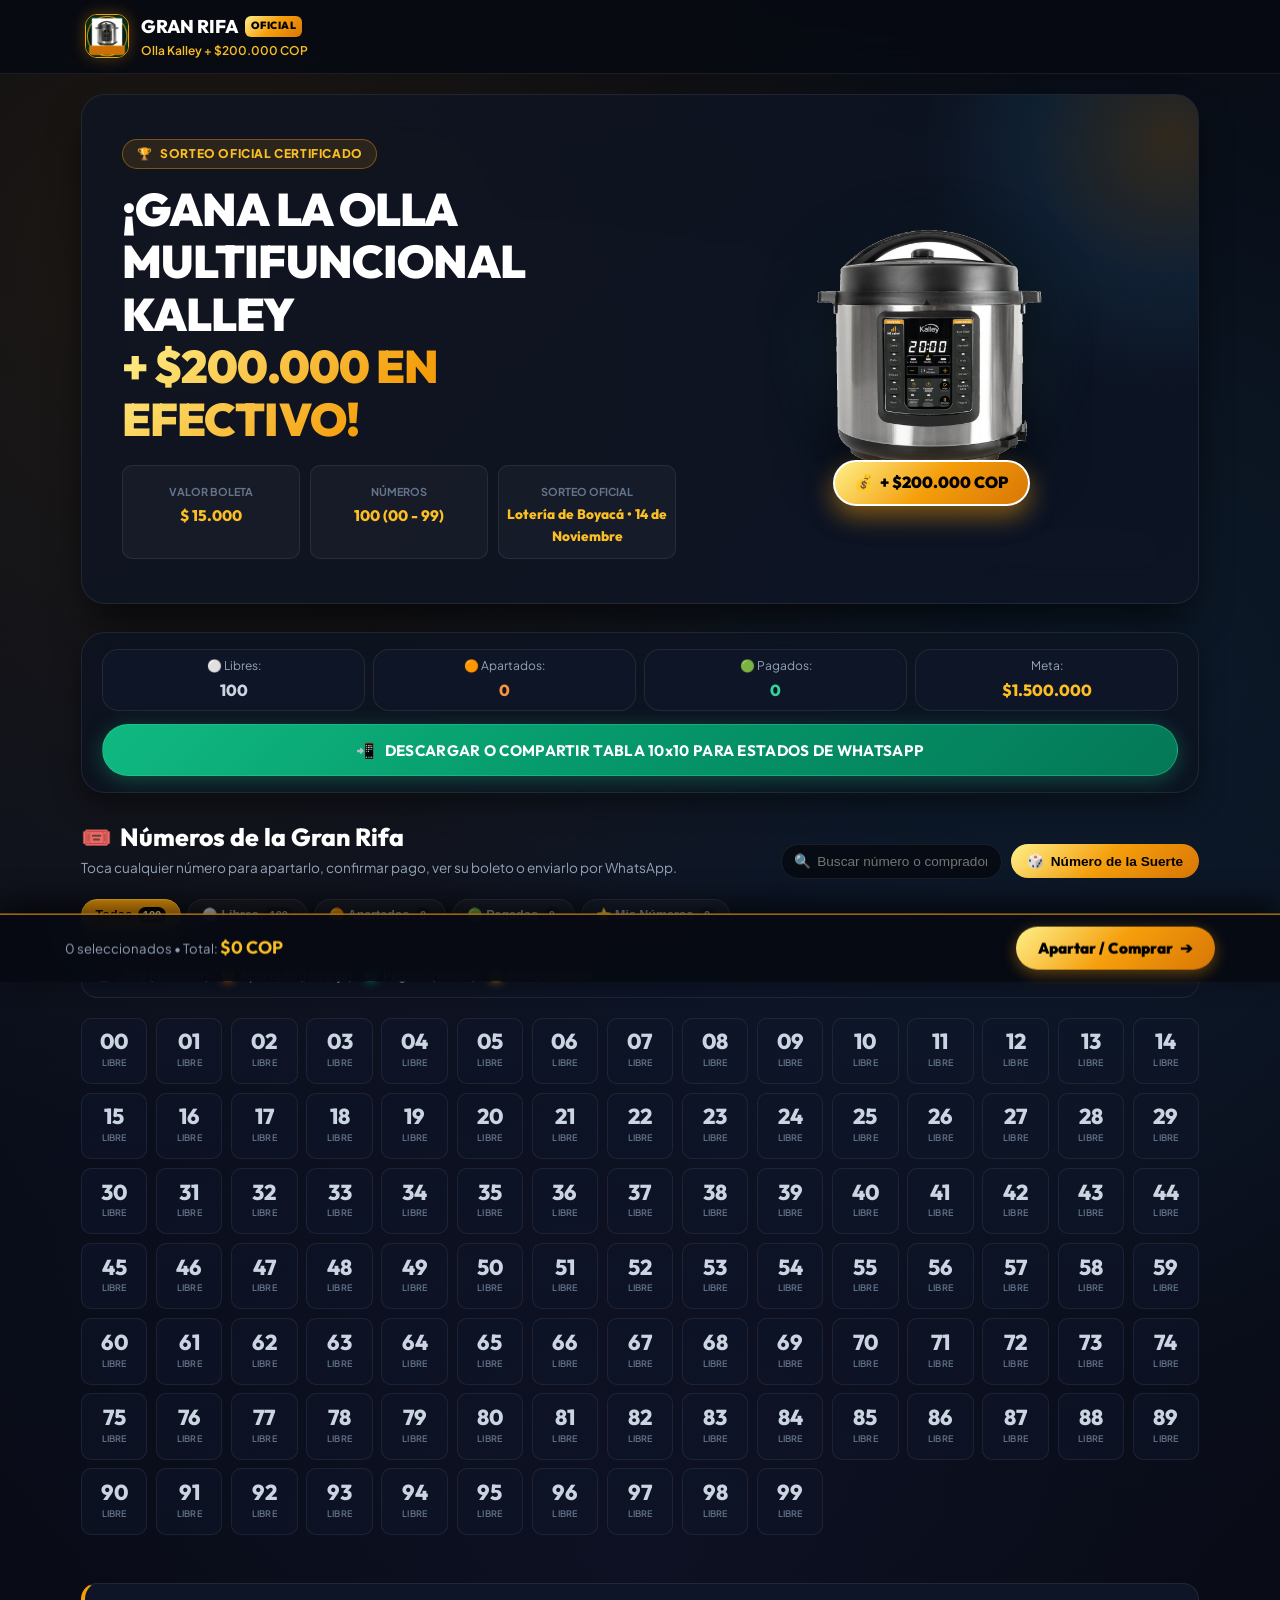
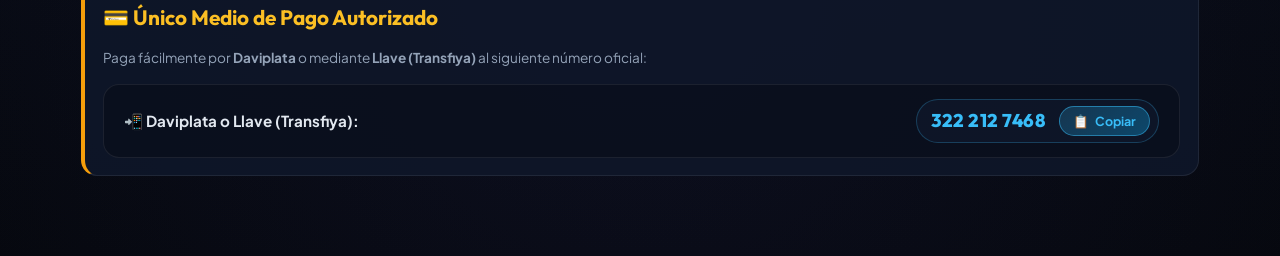
==== index.html @ 9d5f6b70 "Add files via upload" ====
<!DOCTYPE html>
<html lang="es">
<head>
  <meta charset="UTF-8">
  <meta name="viewport" content="width=device-width, initial-scale=1.0, maximum-scale=1.0, user-scalable=no">
  <title>Gran Rifa | Olla Multifuncional Kalley + $200.000 COP</title>
  <meta name="description" content="Gran Rifa de la Olla Multifuncional Kalley más $200.000 COP en efectivo. Boleta: $15.000. Juega con la Lotería de Boyacá el 14 de Noviembre. Daviplata o Llave: 322 212 7468.">
  <meta name="theme-color" content="#090d16">
  
  <!-- PWA & Mobile Meta Tags -->
  <link rel="manifest" href="./manifest.json">
  <meta name="mobile-web-app-capable" content="yes">
  <meta name="apple-mobile-web-app-capable" content="yes">
  <meta name="apple-mobile-web-app-status-bar-style" content="black-translucent">
  <meta name="apple-mobile-web-app-title" content="Rifa Kalley">
  <link rel="apple-touch-icon" href="./img/icon-192.png">
  <link rel="icon" type="image/png" href="./img/favicon.png">

  <!-- Estilos Globales Modernos -->
  <link rel="stylesheet" href="./css/style.css?v=3.4.0">
</head>
<body>



  <!-- HEADER OFICIAL VIP -->
  <header class="site-header">
    <div class="header-container">
      <a href="./index.html" class="brand">
        <img src="./img/icon-192.png" alt="Logo Rifa Kalley" class="brand-icon">
        <div class="brand-text">
          <h1>GRAN RIFA <span class="gold-badge">OFICIAL</span></h1>
          <p>Olla Kalley + $200.000 COP</p>
        </div>
      </a>

      <div class="header-actions">
        <button id="btnInstallHeader" class="btn-pwa-install" onclick="triggerPwaInstall()">
          <span>📲</span> <span>Instalar App</span>
        </button>
      </div>
    </div>
  </header>

  <main>
    <!-- HERO SECTION: PREMIO ESTRELLA VIP COMPACTO -->
    <section class="hero-section">
      <div class="hero-card">
        <div class="hero-glow-bg"></div>

        <div class="hero-content">
          <div class="hero-tag">
            <span>🏆</span> <span>Sorteo Oficial Certificado</span>
          </div>

          <h2 class="hero-title">
            ¡GANA LA OLLA MULTIFUNCIONAL KALLEY
            <span class="text-gold">+ $200.000 EN EFECTIVO!</span>
          </h2>

          <div class="hero-meta-grid">
            <div class="meta-box">
              <span class="meta-label">Valor Boleta</span>
              <p id="ticketPriceDisplay" class="meta-val">$15.000 COP</p>
            </div>
            <div class="meta-box">
              <span class="meta-label">Números</span>
              <p class="meta-val">100 (00 - 99)</p>
            </div>
            <div class="meta-box">
              <span class="meta-label">Sorteo Oficial</span>
              <p id="lotteryDateDisplay" class="meta-val" style="font-size: 0.85rem;">Lotería de Boyacá • 14 Nov</p>
            </div>
          </div>
        </div>

        <div class="hero-visual">
          <div class="prize-image-wrapper">
            <div class="prize-halo"></div>
            <img src="./img/olla-kalley.png" alt="Olla Multifuncional Kalley" class="prize-pot-img">
            <div class="cash-badge-overlay">
              <span>💰</span> + $200.000 COP
            </div>
          </div>
        </div>
      </div>
    </section>

    <!-- BARRA DE CONTROL RÁPIDO & ÚNICO BOTÓN WHATSAPP STATUS -->
    <section class="quick-control-section">
      <div class="quick-control-card">
        <div class="quick-stats-row">
          <div class="stat-pill neutral">
            <span>⚪ Libres:</span> <strong id="statLibres">100</strong>
          </div>
          <div class="stat-pill warning">
            <span>🟠 Apartados:</span> <strong id="statApartados">0</strong>
          </div>
          <div class="stat-pill success">
            <span>🟢 Pagados:</span> <strong id="statPagados">0</strong>
          </div>
          <div class="stat-pill gold">
            <span>Meta:</span> <strong>$1.500.000</strong>
          </div>
        </div>

        <div class="status-action-row">
          <button class="btn-share-status-big" onclick="openStatusGridModal()">
            <span>📲</span> <strong>DESCARGAR O COMPARTIR TABLA 10x10 PARA ESTADOS DE WHATSAPP</strong>
          </button>
        </div>
      </div>
    </section>

    <!-- SECCIÓN DE NÚMEROS Y CATÁLOGO -->
    <section id="numeros" class="catalog-section">
      <div class="section-head">
        <div class="section-title">
          <h2><span>🎟️</span> Números de la Gran Rifa</h2>
          <p>Toca cualquier número para apartarlo, confirmar pago, ver su boleto o enviarlo por WhatsApp.</p>
        </div>

        <div class="controls-row">
          <div class="search-input-wrap">
            <span class="search-icon">🔍</span>
            <input type="text" id="searchInput" placeholder="Buscar número o comprador...">
          </div>
          <button class="btn-lucky" onclick="pickLuckyNumber()">
            <span>🎲</span> <span>Número de la Suerte</span>
          </button>
        </div>
      </div>

      <!-- TABS DE FILTRADO -->
      <div class="filter-tabs">
        <button class="tab-btn active" data-filter="todos">
          <span>Todos</span> <span id="countAll" class="tab-count">100</span>
        </button>
        <button class="tab-btn" data-filter="disponibles">
          <span>⚪ Libres</span> <span id="countAvailable" class="tab-count">0</span>
        </button>
        <button class="tab-btn" data-filter="apartados">
          <span>🟠 Apartados</span> <span id="countReserved" class="tab-count">0</span>
        </button>
        <button class="tab-btn" data-filter="pagados">
          <span>🟢 Pagados</span> <span id="countSold" class="tab-count">0</span>
        </button>
        <button class="tab-btn" data-filter="mis-numeros">
          <span>⭐ Mis Números</span> <span id="countMine" class="tab-count">0</span>
        </button>
      </div>

      <!-- LEYENDA VISUAL CON LOS COLORES OFICIALES -->
      <div class="legend-row">
        <div class="legend-item">
          <span class="legend-dot available"></span> <span>Libre (Sin color)</span>
        </div>
        <div class="legend-item">
          <span class="legend-dot reserved"></span> <span>Apartado (Naranja)</span>
        </div>
        <div class="legend-item">
          <span class="legend-dot sold"></span> <span>Pagado (Verde)</span>
        </div>
        <div class="legend-item">
          <span class="legend-dot selected"></span> <span>Seleccionado</span>
        </div>
      </div>

      <!-- GRILLA DINÁMICA DE NÚMEROS -->
      <div id="numbersGrid" class="numbers-grid">
        <!-- Renderizado dinámico vía app.js -->
      </div>
    </section>

    <!-- SECCIÓN CÓMO PAGAR (ÚNICO MEDIO: DAVIPLATA / LLAVE AL 3222127468) -->
    <section class="catalog-section" style="margin-top: -2rem;">
      <div class="hero-prize-box" style="background: rgba(15, 23, 42, 0.9);">
        <h3 style="font-family: var(--font-heading); font-size: 1.3rem; color: var(--gold-light); margin-bottom: 0.75rem;">
          💳 Único Medio de Pago Autorizado
        </h3>
        <p style="font-size: 0.85rem; color: var(--text-secondary); margin-bottom: 1rem;">
          Paga fácilmente por <strong>Daviplata</strong> o mediante <strong>Llave (Transfiya)</strong> al siguiente número oficial:
        </p>

        <div class="payment-accounts-box">
          <div class="account-row">
            <span class="account-name">📲 Daviplata o Llave (Transfiya):</span>
            <div class="account-number-wrap">
              <span id="daviNumberDisplay" class="account-number">322 212 7468</span>
              <button class="btn-copy-num" data-number="3222127468">
                <span>📋</span> <span>Copiar</span>
              </button>
            </div>
          </div>
        </div>
      </div>
    </section>
  </main>

  <!-- BARRA FLOTANTE DE COMPRA (STICKY BOTTOM BAR) -->
  <div id="stickyBuyBar" class="sticky-buy-bar">
    <div class="buy-bar-container">
      <div class="selection-info">
        <div id="selectedListDisplay" class="selected-numbers-list"></div>
        <div class="total-price-text">
          <span id="selectedCountDisplay">0 seleccionados</span> • Total: <strong id="selectedTotalDisplay">$0 COP</strong>
        </div>
      </div>

      <button class="btn-proceed-buy" onclick="openCheckoutModal()">
        <span>Apartar / Comprar</span> <span>➔</span>
      </button>
    </div>
  </div>

  <!-- MODAL DE CHECKOUT / REGISTRO RÁPIDO -->
  <div id="checkoutModal" class="modal-overlay">
    <div class="modal-box">
      <button class="modal-close-btn" onclick="closeCheckoutModal()">&times;</button>
      
      <div class="modal-header">
        <h3><span>🎟️</span> Registrar Boleto</h3>
        <p>Escribe el nombre y WhatsApp para generar el boleto oficial con foto y enviárselo.</p>
      </div>

      <div style="background: rgba(0,0,0,0.4); border: 1px solid var(--border-gold); padding: 0.75rem 1rem; border-radius: var(--radius-sm); margin-bottom: 1rem; font-size: 0.9rem;">
        <div><strong>Números seleccionados:</strong> <span id="modalSelectedNumbers" style="color: var(--gold-light); font-weight: 800;">-</span></div>
        <div style="margin-top: 4px;"><strong>Total a Pagar ($15.000 c/u):</strong> <span id="modalTotalPrice" style="color: #34d399; font-weight: 800; font-size: 1.15rem;">-</span></div>
      </div>

      <form id="checkoutForm" onsubmit="event.preventDefault(); submitReservation('apartado');">
        <div class="form-group">
          <label for="inputName">Nombre y Apellido del Comprador *</label>
          <input type="text" id="inputName" placeholder="Escribe el nombre completo" autocomplete="off" required>
        </div>

        <div class="form-group">
          <label for="inputPhone">WhatsApp del Comprador *</label>
          <input type="tel" id="inputPhone" placeholder="Número de WhatsApp (ej. 310 123 4567)" autocomplete="off" required>
        </div>

        <input type="hidden" id="selectPaymentMethod" value="Daviplata / Llave (322 212 7468)">

        <button type="submit" class="btn-submit-action btn-touch-lg" style="background: linear-gradient(135deg, #25d366, #128c7e); color: #fff; font-size: 1.05rem; padding: 1rem; margin-top: 1rem; display: flex; align-items: center; justify-content: center; gap: 0.6rem; box-shadow: 0 4px 15px rgba(37, 211, 102, 0.4);">
          <span style="font-size: 1.3rem;">📲</span> <strong>APARTAR Y ENVIAR A WHATSAPP</strong>
        </button>

        <button type="button" class="btn-secondary-action btn-touch-lg" onclick="submitReservation('pagado')" style="background: rgba(245, 158, 11, 0.15); border: 1.5px solid var(--gold-primary); color: #fbbf24; font-size: 0.95rem; padding: 0.85rem; margin-top: 0.6rem; display: flex; align-items: center; justify-content: center; gap: 0.5rem;">
          <span>✅</span> <strong>REGISTRAR COMO PAGADO Y ENVIAR</strong>
        </button>
      </form>
    </div>
  </div>

  <!-- MODAL DE ACCIONES DIRECTAS POR NÚMERO (GESTIÓN INTELIGENTE) -->
  <div id="numberActionModal" class="modal-overlay">
    <div class="modal-box" style="max-width: 460px;">
      <button class="modal-close-btn" onclick="closeNumberActionModal()" aria-label="Cerrar">&times;</button>
      
      <div class="modal-header" style="margin-bottom: 0.85rem;">
        <div style="display: flex; align-items: center; gap: 0.85rem;">
          <div id="actionModalNumber" style="font-family: var(--font-heading); font-size: 2.2rem; font-weight: 900; color: #fff; background: rgba(0,0,0,0.5); padding: 0.2rem 0.85rem; border-radius: 12px; border: 1.5px solid var(--gold-primary);">#00</div>
          <div>
            <h3 style="margin: 0; font-size: 1.25rem;">Gestionar Número</h3>
            <span id="actionModalStatusBadge" style="display: inline-block; font-size: 0.65rem; font-weight: 800; padding: 2px 8px; border-radius: 4px; margin-top: 4px;">LIBRE</span>
          </div>
        </div>
      </div>

      <div id="actionModalContent">
        <!-- Renderizado dinámicamente vía app.js -->
      </div>
    </div>
  </div>

  <!-- MODAL DE VISUALIZACIÓN Y COMPARTIR BOLETO INDIVIDUAL (CANVAS) -->
  <div id="ticketModal" class="modal-overlay">
    <div class="modal-box" style="max-width: 520px; max-height: 94vh; padding: 1rem 1.15rem; overflow: hidden; display: flex; flex-direction: column;">
      <button class="modal-close-btn" onclick="closeTicketModal()">&times;</button>
      
      <div class="modal-header" style="margin-bottom: 0.35rem; flex-shrink: 0;">
        <h3 style="font-size: 1.15rem;"><span>🎉</span> ¡Boleto Oficial Generado!</h3>
        <p style="font-size: 0.78rem;">Con la foto real de la Olla Kalley, los $200.000 COP y su número.</p>
      </div>

      <div id="ticketCanvasContainer" class="ticket-preview-box" style="max-height: 44vh; overflow: hidden; flex: 1 1 auto; margin: 0.25rem 0;">
        <!-- Canvas generado dinámicamente -->
      </div>

      <div class="ticket-actions-grid" style="flex-shrink: 0; margin-top: 0.5rem;">
        <button class="btn-whatsapp-send" onclick="handleSendWhatsApp()">
          <span>📲</span> <span>Enviar por WhatsApp</span>
        </button>
        <button class="btn-download-ticket" onclick="handleDownloadTicket()">
          <span>📥</span> <span>Descargar Imagen</span>
        </button>
      </div>

      <p style="text-align: center; font-size: 0.72rem; color: #94a3b8; margin-top: 0.5rem; flex-shrink: 0;">
        Al tocar WhatsApp se abrirá el chat con el mensaje pre-redactado y la imagen de su boleto.
      </p>
    </div>
  </div>

  <!-- MODAL DE TABLA 10x10 PARA ESTADOS DE WHATSAPP -->
  <div id="statusGridModal" class="modal-overlay">
    <div class="modal-box" style="max-width: 540px; max-height: 94vh; padding: 1rem 1.15rem; overflow: hidden; display: flex; flex-direction: column;">
      <button class="modal-close-btn" onclick="closeStatusGridModal()">&times;</button>
      
      <div class="modal-header" style="text-align: center; margin-bottom: 0.35rem; flex-shrink: 0;">
        <h3 style="justify-content: center; font-size: 1.15rem;"><span>📲</span> Tabla 10x10 para Estados de WhatsApp</h3>
        <p style="font-size: 0.78rem;">Muestra todos los números del 00 al 99 con los vendidos y libres.</p>
      </div>

      <div id="statusGridCanvasContainer" class="ticket-preview-box" style="max-height: 44vh; overflow: hidden; flex: 1 1 auto; margin: 0.25rem 0;">
        <!-- Canvas de la cuadrícula 10x10 generado dinámicamente -->
      </div>

      <div class="ticket-actions-grid" style="flex-shrink: 0; margin-top: 0.5rem;">
        <button class="btn-whatsapp-send" onclick="handleShareStatusGrid()">
          <span>📲</span> <span>Compartir a WhatsApp</span>
        </button>
        <button class="btn-download-ticket" onclick="handleDownloadStatusGrid()">
          <span>📥</span> <span>Descargar Imagen</span>
        </button>
      </div>

      <p style="text-align: center; font-size: 0.75rem; color: #94a3b8; margin-top: 0.5rem; flex-shrink: 0;">
        ¡Descárgala o compártela para subirla a tu Estado de WhatsApp y que la gente vea qué números quedan!
      </p>
    </div>
  </div>

  <!-- MODAL INSTRUCCIONES INSTALACIÓN IPHONE (SAFARI) -->
  <div id="iosInstallModal" class="modal-overlay">
    <div class="modal-box">
      <button class="modal-close-btn" onclick="document.getElementById('iosInstallModal').classList.remove('active')">&times;</button>
      
      <div class="modal-header">
        <h3><span>📲</span> Cómo Instalar en iPhone</h3>
        <p>Sigue estos sencillos pasos desde Safari:</p>
      </div>

      <div style="font-size: 0.9rem; color: #cbd5e1; line-height: 1.7;">
        <p><strong>1.</strong> Toca el botón <strong>Compartir</strong> <span style="font-size: 1.2rem;">⎋</span> en la barra inferior de Safari.</p>
        <p><strong>2.</strong> Desliza hacia abajo y selecciona <strong>"Agregar a pantalla de inicio"</strong> <span style="font-size: 1.2rem;">➕</span>.</p>
        <p><strong>3.</strong> Toca <strong>"Agregar"</strong> en la esquina superior derecha.</p>
        <p style="color: #34d399; margin-top: 0.5rem; font-weight: 700;">¡Listo! Ya tienes la Rifa como una App nativa en tu celular.</p>
      </div>

      <button class="btn-submit-action" onclick="document.getElementById('iosInstallModal').classList.remove('active')">
        Entendido
      </button>
    </div>
  </div>

  <!-- TOAST DE NOTIFICACIONES -->
  <div id="appToast" class="toast"></div>

  <!-- SCRIPTS -->
  <script src="./js/ticket-generator.js?v=3.6.0"></script>
  <script src="./js/pwa-install.js?v=3.6.0"></script>
  <script src="./js/app.js?v=3.6.0"></script>
</body>
</html>
---- css/style.css ----
/* ==========================================================================
   GRAN RIFA OFICIAL: OLLA MULTIFUNCIONAL KALLEY + $200.000 COP
   ESTILOS VIP: ULTRA MODERNO, MIDNIGHT OBSIDIAN & LIQUID GOLD
   ========================================================================== */

@import url('https://fonts.googleapis.com/css2?family=Outfit:wght@400;500;600;700;800;900&family=Plus+Jakarta+Sans:wght@400;500;600;700;800&family=Space+Grotesk:wght@700&display=swap');

:root {
  /* Fondo Midnight Obsidian & Glass */
  --bg-main: #070a12;
  --bg-surface: #0d1322;
  --bg-card: rgba(14, 21, 37, 0.75);
  --bg-card-hover: rgba(20, 30, 52, 0.9);
  --bg-glass: rgba(255, 255, 255, 0.03);

  /* Acentos de Lujo Moderno (Liquid Gold & Electric Cyan) */
  --gold-primary: #f59e0b;
  --gold-light: #fbbf24;
  --gold-shine: #fef08a;
  --gold-gradient: linear-gradient(135deg, #fef08a 0%, #f59e0b 50%, #d97706 100%);
  --gold-glow: 0 0 25px rgba(245, 158, 11, 0.35);

  --cyan-accent: #38bdf8;
  --cyan-glow: 0 0 20px rgba(56, 189, 248, 0.3);

  --emerald-accent: #10b981;
  --emerald-light: #34d399;

  /* Estados de Números (Especificación Usuario: Naranja Apartado, Verde Pago, Sin Color Libre) */
  --status-available: #475569;
  --status-reserved: #f97316;
  --status-sold: #10b981;
  --status-selected: #fbbf24;

  /* Textos */
  --text-main: #f8fafc;
  --text-secondary: #94a3b8;
  --text-muted: #64748b;

  /* Bordes & Sombras Suaves */
  --border-glass: rgba(255, 255, 255, 0.08);
  --border-gold: rgba(245, 158, 11, 0.35);
  --shadow-card: 0 10px 30px -5px rgba(0, 0, 0, 0.6);
  --shadow-float: 0 20px 40px -10px rgba(0, 0, 0, 0.8);

  /* Tipografías */
  --font-heading: 'Outfit', sans-serif;
  --font-body: 'Plus Jakarta Sans', sans-serif;
  --font-mono: 'Space Grotesk', monospace;

  --radius-sm: 10px;
  --radius-md: 16px;
  --radius-lg: 24px;
  --radius-full: 9999px;
  --container-max: 1150px;
}

* {
  margin: 0;
  padding: 0;
  box-sizing: border-box;
  -webkit-tap-highlight-color: transparent;
}

html {
  scroll-behavior: smooth;
  font-size: 16px;
}

body {
  background-color: var(--bg-main);
  background-image: 
    radial-gradient(circle at 15% 15%, rgba(245, 158, 11, 0.09) 0%, transparent 45%),
    radial-gradient(circle at 85% 35%, rgba(56, 189, 248, 0.07) 0%, transparent 45%),
    radial-gradient(circle at 50% 85%, rgba(99, 102, 241, 0.08) 0%, transparent 50%),
    linear-gradient(180deg, #070a12 0%, #0a0f1d 50%, #05070c 100%);
  color: var(--text-main);
  font-family: var(--font-body);
  line-height: 1.6;
  min-height: 100vh;
  overflow-x: hidden;
}

/* ==========================================================================
   HEADER MODERNO Y SLEEK
   ========================================================================== */
.site-header {
  position: sticky;
  top: 0;
  z-index: 100;
  background: rgba(7, 10, 18, 0.85);
  backdrop-filter: blur(16px);
  -webkit-backdrop-filter: blur(16px);
  border-bottom: 1px solid var(--border-glass);
}

.header-container {
  max-width: var(--container-max);
  margin: 0 auto;
  padding: 0.75rem 1.25rem;
  display: flex;
  align-items: center;
  justify-content: space-between;
  gap: 0.75rem;
}

.brand {
  display: flex;
  align-items: center;
  gap: 0.75rem;
  text-decoration: none;
}

.brand-icon {
  width: 44px;
  height: 44px;
  border-radius: 12px;
  border: 1.5px solid var(--gold-primary);
  box-shadow: 0 0 15px rgba(245, 158, 11, 0.3);
  object-fit: cover;
}

.brand-text h1 {
  font-family: var(--font-heading);
  font-size: 1.15rem;
  font-weight: 800;
  color: #fff;
  letter-spacing: -0.01em;
  display: flex;
  align-items: center;
  gap: 0.4rem;
}

.brand-text .gold-badge {
  background: var(--gold-gradient);
  color: #000;
  font-size: 0.65rem;
  font-weight: 900;
  padding: 2px 6px;
  border-radius: 6px;
  letter-spacing: 0.05em;
}

.brand-text p {
  font-size: 0.75rem;
  color: var(--gold-light);
  font-weight: 600;
}

.header-actions {
  display: flex;
  align-items: center;
  gap: 0.5rem;
}

.btn-share-status {
  background: linear-gradient(135deg, #25d366, #128c7e);
  color: #fff;
  font-size: 0.78rem;
  font-weight: 800;
  padding: 0.45rem 0.85rem;
  border-radius: var(--radius-full);
  border: none;
  cursor: pointer;
  display: flex;
  align-items: center;
  gap: 0.35rem;
  box-shadow: 0 4px 15px rgba(37, 211, 102, 0.3);
  transition: transform 0.2s ease;
}

.btn-share-status:hover {
  transform: translateY(-2px);
}

.btn-pwa-install {
  display: none;
  align-items: center;
  gap: 0.4rem;
  background: rgba(56, 189, 248, 0.15);
  border: 1px solid var(--cyan-accent);
  color: #fff;
  font-size: 0.8rem;
  font-weight: 700;
  padding: 0.45rem 0.85rem;
  border-radius: var(--radius-full);
  cursor: pointer;
}

.btn-admin-link {
  display: flex;
  align-items: center;
  gap: 0.35rem;
  background: rgba(245, 158, 11, 0.12);
  color: var(--gold-light);
  border: 1px solid rgba(245, 158, 11, 0.35);
  padding: 0.45rem 0.85rem;
  border-radius: var(--radius-full);
  font-size: 0.78rem;
  font-weight: 700;
  text-decoration: none;
  transition: all 0.2s ease;
}

.btn-admin-link:hover {
  background: var(--gold-primary);
  color: #000;
}

/* ==========================================================================
   BANNER DE INSTALACIÓN PWA SUPERIOR
   ========================================================================== */
.pwa-top-bar {
  background: linear-gradient(90deg, #0e1e38, #13274c);
  padding: 0.5rem 1rem;
  display: flex;
  align-items: center;
  justify-content: space-between;
  font-size: 0.82rem;
  color: #e2e8f0;
  border-bottom: 1px solid var(--border-glass);
}

.pwa-top-bar.hidden { display: none; }

.pwa-top-info { display: flex; align-items: center; gap: 0.5rem; }
.pwa-top-actions { display: flex; align-items: center; gap: 0.5rem; }

.pwa-top-btn {
  background: var(--gold-gradient);
  color: #000;
  border: none;
  padding: 0.3rem 0.75rem;
  font-size: 0.75rem;
  font-weight: 800;
  border-radius: var(--radius-full);
  cursor: pointer;
}

.pwa-top-close {
  background: transparent;
  border: none;
  color: #94a3b8;
  font-size: 1.1rem;
  cursor: pointer;
}

/* ==========================================================================
   HERO SECTION - PREMIO ESTRELLA VIP
   ========================================================================== */
.hero-section {
  max-width: var(--container-max);
  margin: 1.25rem auto 1.75rem;
  padding: 0 1rem;
}

.hero-card {
  background: var(--bg-card);
  border: 1px solid var(--border-glass);
  border-radius: var(--radius-lg);
  padding: 1.75rem 1.25rem;
  box-shadow: var(--shadow-float);
  backdrop-filter: blur(20px);
  -webkit-backdrop-filter: blur(20px);
  position: relative;
  overflow: hidden;
  display: grid;
  grid-template-columns: 1fr;
  gap: 1.75rem;
  align-items: center;
}

@media (min-width: 860px) {
  .hero-card {
    grid-template-columns: 1.1fr 0.9fr;
    padding: 2.75rem 2.5rem;
  }
}

.hero-glow-bg {
  position: absolute;
  top: -40%;
  right: -20%;
  width: 500px;
  height: 500px;
  background: radial-gradient(circle, rgba(245, 158, 11, 0.16) 0%, rgba(56, 189, 248, 0.08) 40%, transparent 70%);
  pointer-events: none;
}

.hero-tag {
  display: inline-flex;
  align-items: center;
  gap: 0.5rem;
  background: rgba(245, 158, 11, 0.12);
  border: 1px solid rgba(245, 158, 11, 0.4);
  color: var(--gold-light);
  padding: 0.3rem 0.85rem;
  border-radius: var(--radius-full);
  font-size: 0.75rem;
  font-weight: 800;
  text-transform: uppercase;
  letter-spacing: 0.05em;
  margin-bottom: 0.85rem;
}

.hero-title {
  font-family: var(--font-heading);
  font-size: clamp(1.75rem, 4.5vw, 2.85rem);
  font-weight: 900;
  line-height: 1.15;
  margin-bottom: 1rem;
  color: #fff;
  letter-spacing: -0.02em;
}

.hero-title .text-gold {
  background: var(--gold-gradient);
  -webkit-background-clip: text;
  -webkit-text-fill-color: transparent;
  display: block;
}

.hero-prize-box {
  background: rgba(10, 15, 29, 0.85);
  border: 1px solid var(--border-glass);
  border-left: 4px solid var(--gold-primary);
  border-radius: var(--radius-md);
  padding: 1.1rem;
  margin: 1.1rem 0;
}

.prize-item {
  display: flex;
  align-items: flex-start;
  gap: 0.75rem;
  margin-bottom: 0.75rem;
}

.prize-item:last-child { margin-bottom: 0; }

.prize-icon {
  font-size: 1.35rem;
  line-height: 1;
}

.prize-desc h4 {
  font-size: 1rem;
  font-weight: 800;
  color: #fff;
}

.prize-desc p {
  font-size: 0.82rem;
  color: var(--text-secondary);
}

.prize-highlight {
  color: var(--gold-light) !important;
  font-size: 1.15rem !important;
  font-family: var(--font-heading);
  font-weight: 900;
}

.hero-meta-grid {
  display: grid;
  grid-template-columns: repeat(3, 1fr);
  gap: 0.6rem;
  margin-top: 1.25rem;
}

.meta-box {
  background: rgba(255, 255, 255, 0.03);
  border: 1px solid var(--border-glass);
  border-radius: var(--radius-sm);
  padding: 0.65rem 0.5rem;
  text-align: center;
}

.meta-label {
  font-size: 0.68rem;
  color: var(--text-muted);
  text-transform: uppercase;
  font-weight: 700;
}

.meta-val {
  font-family: var(--font-heading);
  font-size: 0.95rem;
  font-weight: 800;
  color: var(--gold-light);
  margin-top: 2px;
}

/* Imagen de la Olla */
.hero-visual {
  position: relative;
  display: flex;
  flex-direction: column;
  align-items: center;
  justify-content: center;
}

.prize-image-wrapper {
  position: relative;
  width: 100%;
  max-width: 340px;
  display: flex;
  justify-content: center;
}

.prize-halo {
  position: absolute;
  width: 260px;
  height: 260px;
  background: radial-gradient(circle, rgba(245, 158, 11, 0.28) 0%, rgba(56, 189, 248, 0.12) 50%, transparent 70%);
  border-radius: 50%;
  top: 50%;
  left: 50%;
  transform: translate(-50%, -50%);
  filter: blur(25px);
  z-index: 1;
}

.prize-pot-img {
  position: relative;
  z-index: 2;
  width: 100%;
  max-width: 290px;
  height: auto;
  object-fit: contain;
  filter: drop-shadow(0 15px 30px rgba(0, 0, 0, 0.85));
  animation: float 4s ease-in-out infinite;
}

@keyframes float {
  0%, 100% { transform: translateY(0px); }
  50% { transform: translateY(-8px); }
}

.cash-badge-overlay {
  position: absolute;
  bottom: -12px;
  z-index: 3;
  background: var(--gold-gradient);
  color: #000;
  padding: 0.5rem 1.2rem;
  border-radius: var(--radius-full);
  box-shadow: 0 10px 25px rgba(245, 158, 11, 0.5);
  font-family: var(--font-heading);
  font-weight: 900;
  font-size: 1rem;
  display: flex;
  align-items: center;
  gap: 0.4rem;
  border: 2px solid #fff;
  white-space: nowrap;
}

/* ==========================================================================
   GUÍA RÁPIDA EN 3 PASOS
   ========================================================================== */
.easy-steps-card {
  background: rgba(14, 21, 37, 0.85);
  border: 1px solid var(--border-glass);
  border-radius: var(--radius-md);
  padding: 1.1rem;
  box-shadow: var(--shadow-card);
}

.easy-steps-title {
  display: flex;
  align-items: center;
  gap: 0.5rem;
  color: var(--gold-light);
  font-size: 0.9rem;
  margin-bottom: 0.75rem;
}

.easy-steps-grid {
  display: grid;
  grid-template-columns: 1fr;
  gap: 0.6rem;
}

@media (min-width: 640px) {
  .easy-steps-grid {
    grid-template-columns: repeat(3, 1fr);
  }
}

.step-badge-box {
  display: flex;
  align-items: center;
  gap: 0.75rem;
  background: rgba(7, 10, 18, 0.6);
  border: 1px solid var(--border-glass);
  border-radius: var(--radius-sm);
  padding: 0.65rem 0.85rem;
}

.step-num {
  width: 32px;
  height: 32px;
  background: var(--gold-gradient);
  color: #000;
  border-radius: 50%;
  display: flex;
  align-items: center;
  justify-content: center;
  font-family: var(--font-heading);
  font-weight: 900;
  font-size: 0.95rem;
  flex-shrink: 0;
}

.step-info strong {
  display: block;
  font-size: 0.88rem;
  color: #fff;
  line-height: 1.2;
}

.step-info p {
  font-size: 0.75rem;
  color: var(--text-muted);
}

/* ==========================================================================
   PROGRESS BAR Y BOTÓN TABLA ESTADOS
   ========================================================================== */
.progress-container {
  max-width: var(--container-max);
  margin: 0 auto 1.5rem;
  padding: 0 1rem;
}

.progress-card {
  background: rgba(14, 21, 37, 0.75);
  border: 1px solid var(--border-glass);
  border-radius: var(--radius-md);
  padding: 1.1rem;
}

.progress-header {
  display: flex;
  justify-content: space-between;
  align-items: center;
  margin-bottom: 0.5rem;
  font-size: 0.82rem;
}

.progress-header span:first-child { color: var(--text-secondary); font-weight: 600; }
.progress-header span:last-child { color: var(--gold-light); font-weight: 800; font-family: var(--font-mono); }

.progress-track {
  width: 100%;
  height: 10px;
  background: rgba(0, 0, 0, 0.5);
  border-radius: var(--radius-full);
  overflow: hidden;
}

.progress-fill {
  height: 100%;
  background: linear-gradient(90deg, #10b981, #f59e0b);
  border-radius: var(--radius-full);
  width: 0%;
  transition: width 0.8s ease;
}

.btn-share-status-big {
  width: 100%;
  background: linear-gradient(135deg, #25d366, #128c7e);
  color: #fff;
  border: none;
  font-family: var(--font-heading);
  font-size: 0.9rem;
  font-weight: 800;
  padding: 0.85rem 1rem;
  border-radius: var(--radius-md);
  cursor: pointer;
  display: flex;
  align-items: center;
  justify-content: center;
  gap: 0.5rem;
  box-shadow: 0 4px 20px rgba(37, 211, 102, 0.35);
  transition: transform 0.2s ease;
}

.btn-share-status-big:hover {
  transform: translateY(-2px);
}

/* ==========================================================================
   CATÁLOGO DE NÚMEROS (00 a 99)
   ========================================================================== */
.catalog-section {
  max-width: var(--container-max);
  margin: 0 auto 5rem;
  padding: 0 1rem;
}

.section-head {
  display: flex;
  flex-direction: column;
  gap: 0.85rem;
  margin-bottom: 1.25rem;
}

@media (min-width: 768px) {
  .section-head {
    flex-direction: row;
    align-items: flex-end;
    justify-content: space-between;
  }
}

.section-title h2 {
  font-family: var(--font-heading);
  font-size: 1.55rem;
  font-weight: 800;
  color: #fff;
  display: flex;
  align-items: center;
  gap: 0.5rem;
}

.section-title p {
  color: var(--text-secondary);
  font-size: 0.85rem;
}

.controls-row {
  display: flex;
  flex-wrap: wrap;
  gap: 0.6rem;
  align-items: center;
}

.search-input-wrap {
  position: relative;
  flex: 1 1 180px;
}

.search-input-wrap input {
  width: 100%;
  background: rgba(7, 10, 18, 0.85);
  border: 1px solid var(--border-glass);
  border-radius: var(--radius-full);
  padding: 0.55rem 0.85rem 0.55rem 2.2rem;
  color: #fff;
  font-size: 0.85rem;
  outline: none;
}

.search-input-wrap input:focus {
  border-color: var(--gold-primary);
}

.search-icon {
  position: absolute;
  left: 0.8rem;
  top: 50%;
  transform: translateY(-50%);
  color: var(--text-muted);
  font-size: 0.85rem;
}

.btn-lucky {
  background: var(--gold-gradient);
  color: #000;
  border: none;
  padding: 0.55rem 1rem;
  border-radius: var(--radius-full);
  font-size: 0.85rem;
  font-weight: 800;
  cursor: pointer;
  display: flex;
  align-items: center;
  gap: 0.4rem;
}

/* Tabs de Filtro */
.filter-tabs {
  display: flex;
  gap: 0.4rem;
  overflow-x: auto;
  padding-bottom: 0.5rem;
  margin-bottom: 1rem;
  scrollbar-width: none;
}

.filter-tabs::-webkit-scrollbar { display: none; }

.tab-btn {
  background: rgba(255, 255, 255, 0.04);
  border: 1px solid var(--border-glass);
  color: var(--text-secondary);
  padding: 0.45rem 0.85rem;
  border-radius: var(--radius-full);
  font-size: 0.78rem;
  font-weight: 600;
  cursor: pointer;
  white-space: nowrap;
  display: flex;
  align-items: center;
  gap: 0.35rem;
}

.tab-btn.active {
  background: var(--gold-primary);
  color: #000;
  border-color: var(--gold-light);
  font-weight: 800;
}

.tab-count {
  background: rgba(0, 0, 0, 0.25);
  font-size: 0.7rem;
  padding: 2px 5px;
  border-radius: 8px;
}

.tab-btn.active .tab-count {
  background: #000;
  color: #fff;
}

/* Leyenda de Estados */
.legend-row {
  display: flex;
  flex-wrap: wrap;
  gap: 0.85rem;
  align-items: center;
  background: rgba(14, 21, 37, 0.65);
  padding: 0.65rem 1rem;
  border-radius: var(--radius-md);
  margin-bottom: 1.25rem;
  border: 1px solid var(--border-glass);
  font-size: 0.78rem;
}

.legend-item { display: flex; align-items: center; gap: 0.35rem; color: var(--text-secondary); font-weight: 600; }
.legend-dot { width: 12px; height: 12px; border-radius: 4px; }
.legend-dot.available { background: #1e293b; border: 1.5px solid #475569; }
.legend-dot.reserved { background: #f97316; box-shadow: 0 0 8px rgba(249, 115, 22, 0.6); }
.legend-dot.sold { background: #10b981; box-shadow: 0 0 8px rgba(16, 185, 129, 0.6); }
.legend-dot.selected { background: var(--gold-primary); box-shadow: 0 0 8px rgba(245, 158, 11, 0.6); }

/* Grilla Moderna de Números */
.numbers-grid {
  display: grid;
  grid-template-columns: repeat(auto-fill, minmax(64px, 1fr));
  gap: 0.55rem;
}

@media (max-width: 480px) {
  .numbers-grid {
    grid-template-columns: repeat(5, 1fr) !important;
    gap: 0.45rem !important;
  }
}

.number-card {
  aspect-ratio: 1;
  background: rgba(14, 21, 37, 0.7);
  border: 1px solid rgba(255, 255, 255, 0.08);
  border-radius: var(--radius-sm);
  display: flex;
  flex-direction: column;
  align-items: center;
  justify-content: center;
  cursor: pointer;
  position: relative;
  transition: transform 0.15s ease, border-color 0.15s ease, background 0.15s ease, box-shadow 0.15s ease;
  user-select: none;
}

.number-card:hover {
  transform: translateY(-2px);
}

.number-card .digit {
  font-family: var(--font-heading);
  font-size: 1.35rem;
  font-weight: 800;
  line-height: 1;
  color: #fff;
}

.number-card .status-pill {
  font-size: 0.56rem;
  font-weight: 700;
  text-transform: uppercase;
  margin-top: 0.2rem;
  letter-spacing: 0.02em;
}

/* 1. LIBRE / DISPONIBLE: SIN COLOR (NEUTRO, LIMPIO, ELEGANTE) */
.number-card.disponible,
.number-card.available {
  background: rgba(15, 23, 42, 0.55);
  border: 1px solid rgba(255, 255, 255, 0.07);
}
.number-card.disponible .digit,
.number-card.available .digit {
  color: #cbd5e1;
}
.number-card.disponible .status-pill,
.number-card.available .status-pill {
  color: #64748b;
  font-weight: 600;
}
.number-card.disponible:hover,
.number-card.available:hover {
  border-color: rgba(255, 255, 255, 0.28);
  background: rgba(255, 255, 255, 0.05);
  box-shadow: 0 4px 12px rgba(0, 0, 0, 0.4);
}

/* 2. APARTADO: NARANJA VIBRANTE */
.number-card.apartado,
.number-card.reserved {
  background: linear-gradient(135deg, rgba(249, 115, 22, 0.22), rgba(234, 88, 12, 0.38)) !important;
  border: 2px solid #f97316 !important;
  box-shadow: 0 0 16px rgba(249, 115, 22, 0.38) !important;
}
.number-card.apartado .digit,
.number-card.reserved .digit {
  color: #ffffff !important;
  text-shadow: 0 2px 4px rgba(0, 0, 0, 0.6);
}
.number-card.apartado .status-pill,
.number-card.reserved .status-pill {
  background: #ea580c !important;
  color: #ffffff !important;
  padding: 1px 5px !important;
  border-radius: 4px !important;
  font-weight: 800 !important;
  letter-spacing: 0.3px;
}

/* 3. PAGADO: VERDE VIBRANTE */
.number-card.pagado,
.number-card.sold {
  background: linear-gradient(135deg, rgba(16, 185, 129, 0.22), rgba(5, 150, 105, 0.38)) !important;
  border: 2px solid #10b981 !important;
  box-shadow: 0 0 16px rgba(16, 185, 129, 0.38) !important;
}
.number-card.pagado .digit,
.number-card.sold .digit {
  color: #ffffff !important;
  text-decoration: none !important;
  text-shadow: 0 2px 4px rgba(0, 0, 0, 0.6);
}
.number-card.pagado .status-pill,
.number-card.sold .status-pill {
  background: #059669 !important;
  color: #ffffff !important;
  padding: 1px 5px !important;
  border-radius: 4px !important;
  font-weight: 800 !important;
  letter-spacing: 0.3px;
}

/* 4. SELECCIONADO (EN CARRITO): ORO INTENSO */
.number-card.selected {
  background: var(--gold-gradient) !important;
  border: 2px solid #ffffff !important;
  box-shadow: 0 0 24px rgba(245, 158, 11, 0.85) !important;
  transform: scale(1.06) !important;
  z-index: 5;
}
.number-card.selected .digit {
  color: #000000 !important;
  font-weight: 900 !important;
}
.number-card.selected .status-pill {
  background: rgba(0, 0, 0, 0.35) !important;
  color: #ffffff !important;
  padding: 1px 5px !important;
  border-radius: 4px !important;
  font-weight: 800 !important;
}

/* ==========================================================================
   CAJA DE PAGO DAVIPLATA / LLAVE Y BOTÓN COPIAR ESTILIZADO
   ========================================================================== */
.payment-accounts-box {
  margin-top: 1rem;
}

.account-row {
  display: flex;
  flex-wrap: wrap;
  align-items: center;
  justify-content: space-between;
  background: rgba(10, 15, 29, 0.85);
  border: 1px solid var(--border-glass);
  padding: 0.85rem 1.25rem;
  border-radius: var(--radius-md);
  gap: 0.75rem;
}

.account-name {
  font-weight: 700;
  color: #e2e8f0;
  font-size: 0.95rem;
}

.account-number-wrap {
  display: inline-flex;
  align-items: center;
  gap: 0.85rem;
  background: rgba(15, 23, 42, 0.9);
  padding: 0.35rem 0.5rem 0.35rem 0.85rem;
  border-radius: var(--radius-full);
  border: 1px solid rgba(56, 189, 248, 0.25);
}

.account-number {
  font-family: var(--font-heading);
  font-size: 1.15rem;
  font-weight: 800;
  color: #38bdf8;
  letter-spacing: 0.5px;
}

.btn-copy-num {
  background: linear-gradient(135deg, rgba(56, 189, 248, 0.2), rgba(14, 165, 233, 0.35));
  border: 1px solid rgba(56, 189, 248, 0.5);
  color: #38bdf8;
  font-family: var(--font-body);
  font-size: 0.78rem;
  font-weight: 700;
  padding: 0.4rem 0.85rem;
  border-radius: var(--radius-full);
  cursor: pointer;
  display: inline-flex;
  align-items: center;
  gap: 0.35rem;
  transition: all 0.2s ease;
  user-select: none;
}

.btn-copy-num:hover {
  background: rgba(56, 189, 248, 0.4);
  color: #ffffff;
  border-color: #38bdf8;
  transform: translateY(-1px);
  box-shadow: 0 4px 12px rgba(56, 189, 248, 0.3);
}

.btn-copy-num:active {
  transform: scale(0.96);
}

/* ==========================================================================
   STICKY BAR INFERIOR DE COMPRA
   ========================================================================== */
.sticky-buy-bar {
  position: fixed;
  bottom: 0;
  left: 0;
  right: 0;
  z-index: 90;
  background: rgba(7, 10, 18, 0.95);
  backdrop-filter: blur(20px);
  -webkit-backdrop-filter: blur(20px);
  border-top: 1.5px solid var(--gold-primary);
  padding: 0.75rem 1.25rem;
  padding-bottom: max(0.75rem, env(safe-area-inset-bottom));
  box-shadow: 0 -10px 30px rgba(0, 0, 0, 0.7);
  transform: translateY(120%);
  transition: transform 0.25s cubic-bezier(0.16, 1, 0.3, 1);
}

.sticky-buy-bar.visible { transform: translateY(0); }

.buy-bar-container {
  max-width: var(--container-max);
  margin: 0 auto;
  display: flex;
  align-items: center;
  justify-content: space-between;
  gap: 1rem;
}

.selection-info { display: flex; flex-direction: column; }
.selected-numbers-list { display: flex; flex-wrap: wrap; gap: 0.3rem; max-height: 40px; overflow-y: auto; }
.selected-badge {
  background: var(--gold-primary);
  color: #000;
  font-weight: 800;
  font-family: var(--font-mono);
  font-size: 0.75rem;
  padding: 2px 6px;
  border-radius: 4px;
}

.total-price-text { font-size: 0.82rem; color: var(--text-secondary); }
.total-price-text strong { color: var(--gold-light); font-size: 1.1rem; font-family: var(--font-heading); }

.btn-proceed-buy {
  background: var(--gold-gradient);
  color: #000;
  font-family: var(--font-heading);
  font-size: 0.95rem;
  font-weight: 900;
  padding: 0.75rem 1.4rem;
  border-radius: var(--radius-full);
  border: none;
  cursor: pointer;
  box-shadow: 0 4px 15px rgba(245, 158, 11, 0.4);
  white-space: nowrap;
  display: flex;
  align-items: center;
  gap: 0.4rem;
}

/* ==========================================================================
   MODALES (CHECKOUT, BOLETO, TABLA ESTADOS)
   ========================================================================== */
.modal-overlay {
  position: fixed;
  inset: 0;
  background: rgba(0, 0, 0, 0.85);
  backdrop-filter: blur(12px);
  -webkit-backdrop-filter: blur(12px);
  z-index: 200;
  display: flex;
  align-items: center;
  justify-content: center;
  padding: 1rem;
  opacity: 0;
  visibility: hidden;
  transition: opacity 0.25s ease, visibility 0.25s ease;
}

.modal-overlay.active { opacity: 1; visibility: visible; }

.modal-box {
  background: #0d1322;
  border: 1.5px solid var(--border-gold);
  border-radius: var(--radius-lg);
  max-width: 520px;
  width: 100%;
  max-height: 90vh;
  overflow-y: auto;
  padding: 1.5rem;
  position: relative;
  box-shadow: var(--shadow-float), var(--gold-glow);
  transform: scale(0.96);
  transition: transform 0.25s ease;
}

.modal-overlay.active .modal-box { transform: scale(1); }

.modal-close-btn {
  position: absolute;
  top: 1rem;
  right: 1rem;
  background: rgba(255, 255, 255, 0.1);
  border: none;
  color: #fff;
  width: 32px;
  height: 32px;
  border-radius: 50%;
  cursor: pointer;
  display: flex;
  align-items: center;
  justify-content: center;
  font-size: 1.1rem;
}

.modal-header { margin-bottom: 1.1rem; }
.modal-header h3 {
  font-family: var(--font-heading);
  font-size: 1.3rem;
  font-weight: 800;
  color: #fff;
  display: flex;
  align-items: center;
  gap: 0.5rem;
}
.modal-header p { font-size: 0.82rem; color: var(--text-secondary); }

.form-group { margin-bottom: 0.85rem; }
.form-group label {
  display: block;
  font-size: 0.8rem;
  font-weight: 600;
  color: var(--text-secondary);
  margin-bottom: 0.35rem;
}

.form-group input {
  width: 100%;
  background: rgba(7, 10, 18, 0.85);
  border: 1px solid var(--border-glass);
  border-radius: var(--radius-sm);
  padding: 0.65rem 0.85rem;
  color: #fff;
  font-size: 16px !important; /* Prevents auto zoom in iOS */
  min-height: 48px;
  outline: none;
}

.form-group input:focus { border-color: var(--gold-primary); }

.btn-submit-action {
  width: 100%;
  background: var(--gold-gradient);
  color: #000;
  font-family: var(--font-heading);
  font-size: 1rem;
  font-weight: 800;
  padding: 0.85rem;
  border-radius: var(--radius-full);
  border: none;
  cursor: pointer;
  min-height: 52px;
  box-shadow: 0 4px 15px rgba(245, 158, 11, 0.4);
}

.btn-secondary-action {
  width: 100%;
  background: rgba(255, 255, 255, 0.08);
  border: 1px solid var(--border-glass);
  color: #fff;
  font-size: 0.85rem;
  padding: 0.75rem;
  border-radius: var(--radius-full);
  cursor: pointer;
  min-height: 48px;
}

/* Barra de Control Rápido & WhatsApp Status */
.quick-control-section {
  max-width: var(--container-max);
  margin: 0 auto 1.5rem;
  padding: 0 1rem;
}

.quick-control-card {
  background: rgba(13, 19, 34, 0.85);
  border: 1px solid var(--border-glass);
  border-radius: var(--radius-lg);
  padding: 1rem 1.25rem;
  box-shadow: var(--shadow-card);
  backdrop-filter: blur(16px);
  -webkit-backdrop-filter: blur(16px);
}

.quick-stats-row {
  display: flex;
  flex-wrap: wrap;
  gap: 0.5rem;
  align-items: center;
  justify-content: space-between;
  margin-bottom: 0.85rem;
}

.stat-pill {
  flex: 1 1 calc(25% - 0.5rem);
  min-width: 105px;
  background: rgba(15, 23, 42, 0.8);
  border: 1px solid var(--border-glass);
  padding: 0.4rem 0.65rem;
  border-radius: var(--radius-md);
  display: flex;
  flex-direction: column;
  align-items: center;
  font-size: 0.75rem;
  color: var(--text-secondary);
}

.stat-pill strong {
  font-size: 1rem;
  font-family: var(--font-heading);
  font-weight: 800;
  margin-top: 2px;
}

.stat-pill.success strong { color: #34d399; }
.stat-pill.warning strong { color: #fb923c; }
.stat-pill.neutral strong { color: #cbd5e1; }
.stat-pill.gold strong { color: var(--gold-light); }

.status-action-row {
  display: flex;
  gap: 0.65rem;
  flex-wrap: wrap;
}

.btn-share-status-big {
  width: 100%;
  background: linear-gradient(135deg, #10b981 0%, #059669 50%, #047857 100%);
  color: #fff;
  border: 1px solid rgba(52, 211, 153, 0.4);
  border-radius: var(--radius-full);
  padding: 0.95rem 1.4rem;
  font-family: var(--font-heading);
  font-size: 0.95rem;
  font-weight: 800;
  letter-spacing: 0.3px;
  cursor: pointer;
  display: flex;
  align-items: center;
  justify-content: center;
  gap: 0.6rem;
  box-shadow: 0 4px 20px rgba(16, 185, 129, 0.35);
  transition: all 0.25s cubic-bezier(0.16, 1, 0.3, 1);
  min-height: 52px;
}

.btn-share-status-big:hover {
  transform: translateY(-2px);
  box-shadow: 0 8px 25px rgba(16, 185, 129, 0.55);
  border-color: rgba(52, 211, 153, 0.8);
}

.btn-share-status-big:active {
  transform: scale(0.98);
}

/* Efecto de pulso para el Número de la Suerte */
@keyframes luckyPulse {
  0% { transform: scale(1); box-shadow: 0 0 0 rgba(245, 158, 11, 0.7); }
  50% { transform: scale(1.18); box-shadow: 0 0 32px rgba(245, 158, 11, 1); border-color: #ffffff; }
  100% { transform: scale(1.06); box-shadow: 0 0 24px rgba(245, 158, 11, 0.85); }
}

.number-card.lucky-pulse {
  animation: luckyPulse 0.9s cubic-bezier(0.34, 1.56, 0.64, 1) !important;
}

/* Modal de Boletos y Canvas: CERO SCROLL, AJUSTE PERFECTO A PANTALLA */
#ticketModal .modal-box,
#statusGridModal .modal-box {
  max-width: 540px;
  padding: 1rem 1.15rem;
  overflow: hidden;
  max-height: 94vh;
}

#ticketModal .modal-header,
#statusGridModal .modal-header {
  margin-bottom: 0.35rem;
}

#ticketModal .modal-header h3,
#statusGridModal .modal-header h3 {
  font-size: 1.15rem;
}

#ticketModal .modal-header p,
#statusGridModal .modal-header p {
  font-size: 0.78rem;
}

.ticket-preview-box {
  width: 100%;
  max-height: 48vh;
  display: flex;
  justify-content: center;
  align-items: center;
  margin: 0.35rem 0;
  background: #04070e;
  padding: 0.25rem;
  border-radius: var(--radius-md);
  border: 1px solid var(--border-gold);
  overflow: hidden;
}

.ticket-canvas {
  max-height: 46vh !important;
  max-width: 100% !important;
  width: auto !important;
  height: auto !important;
  object-fit: contain;
  border-radius: var(--radius-sm);
  display: block;
}

.ticket-actions-grid {
  display: grid;
  grid-template-columns: 1fr 1fr;
  gap: 0.65rem;
  margin-top: 0.75rem;
}

.btn-whatsapp-send {
  background: linear-gradient(135deg, #25d366, #128c7e);
  color: #fff;
  border: none;
  font-weight: 800;
  font-size: 0.95rem;
  padding: 0.85rem 1rem;
  border-radius: var(--radius-full);
  display: flex;
  align-items: center;
  justify-content: center;
  gap: 0.4rem;
  cursor: pointer;
  min-height: 50px;
  box-shadow: 0 4px 15px rgba(37, 211, 102, 0.4);
}

.btn-download-ticket {
  background: var(--gold-gradient);
  color: #000;
  border: none;
  font-weight: 900;
  font-size: 0.95rem;
  padding: 0.85rem 1rem;
  border-radius: var(--radius-full);
  display: flex;
  align-items: center;
  justify-content: center;
  gap: 0.4rem;
  cursor: pointer;
  min-height: 50px;
  box-shadow: 0 4px 15px rgba(245, 158, 11, 0.3);
}

.toast {
  position: fixed;
  bottom: 85px;
  right: 20px;
  z-index: 300;
  background: rgba(13, 19, 34, 0.95);
  border: 1px solid var(--gold-primary);
  color: #fff;
  padding: 0.75rem 1.25rem;
  border-radius: var(--radius-md);
  box-shadow: var(--shadow-float);
  display: flex;
  align-items: center;
  gap: 0.5rem;
  font-size: 0.85rem;
  font-weight: 600;
  opacity: 0;
  transform: translateY(20px);
  transition: all 0.3s ease;
  pointer-events: none;
}

.toast.visible { opacity: 1; transform: translateY(0); }

/* ==========================================================================
   ESTILOS DE ACCIÓN DIRECTA POR NÚMERO (GESTIÓN INTELIGENTE)
   ========================================================================== */
.direct-action-info-box {
  background: rgba(15, 23, 42, 0.7);
  border: 1px solid var(--border-glass);
  border-radius: var(--radius-sm);
  padding: 0.65rem 0.85rem;
  margin-bottom: 0.75rem;
}

.direct-info-row {
  display: flex;
  justify-content: space-between;
  align-items: center;
  font-size: 0.84rem;
  color: var(--text-secondary);
  padding: 0.2rem 0;
}

.direct-info-row strong {
  color: var(--gold-light);
  font-weight: 700;
}

.direct-action-card {
  background: rgba(15, 23, 42, 0.85);
  border: 1px solid var(--border-gold);
  border-radius: var(--radius-md);
  padding: 0.9rem 1rem;
  margin-bottom: 0.85rem;
  display: flex;
  flex-direction: column;
  gap: 0.55rem;
}

.direct-field-row {
  display: flex;
  justify-content: space-between;
  align-items: center;
  font-size: 0.85rem;
  border-bottom: 1px dashed rgba(255, 255, 255, 0.08);
  padding-bottom: 0.35rem;
}

.direct-field-row:last-child {
  border-bottom: none;
  padding-bottom: 0;
}

.field-label {
  font-size: 0.75rem;
  font-weight: 800;
  color: #94a3b8;
  letter-spacing: 0.5px;
}

.field-value {
  font-weight: 700;
  color: #fff;
  text-align: right;
  font-size: 0.9rem;
}

.phone-val {
  color: #38bdf8 !important;
  font-family: var(--font-heading);
}

.folio-val {
  color: var(--gold-light) !important;
  font-family: var(--font-mono);
  font-size: 0.82rem;
}

.direct-buttons-grid {
  display: grid;
  grid-template-columns: 1fr 1fr;
  gap: 0.65rem;
}

.btn-action-confirm {
  background: linear-gradient(135deg, #10b981, #059669);
  color: #fff;
  border: none;
  border-radius: var(--radius-sm);
  padding: 0.75rem;
  font-family: var(--font-heading);
  font-weight: 800;
  font-size: 0.88rem;
  cursor: pointer;
  display: flex;
  align-items: center;
  justify-content: center;
  gap: 0.4rem;
  min-height: 46px;
  box-shadow: 0 4px 12px rgba(16, 185, 129, 0.35);
  transition: transform 0.15s ease;
}

.btn-action-release {
  background: rgba(239, 68, 68, 0.15);
  border: 1.5px solid #ef4444;
  color: #fca5a5;
  border-radius: var(--radius-sm);
  padding: 0.75rem;
  font-family: var(--font-heading);
  font-weight: 800;
  font-size: 0.88rem;
  cursor: pointer;
  display: flex;
  align-items: center;
  justify-content: center;
  gap: 0.4rem;
  min-height: 46px;
  transition: transform 0.15s ease;
}

.btn-action-ticket {
  background: rgba(245, 158, 11, 0.15);
  border: 1.5px solid var(--gold-primary);
  color: #fbbf24;
  border-radius: var(--radius-sm);
  padding: 0.75rem;
  font-family: var(--font-heading);
  font-weight: 800;
  font-size: 0.88rem;
  cursor: pointer;
  display: flex;
  align-items: center;
  justify-content: center;
  gap: 0.4rem;
  min-height: 46px;
  transition: transform 0.15s ease;
}

.btn-action-wa {
  background: linear-gradient(135deg, #25d366, #128c7e);
  color: #fff;
  border: none;
  border-radius: var(--radius-sm);
  padding: 0.75rem;
  font-family: var(--font-heading);
  font-weight: 800;
  font-size: 0.88rem;
  cursor: pointer;
  display: flex;
  align-items: center;
  justify-content: center;
  gap: 0.4rem;
  min-height: 46px;
  box-shadow: 0 4px 12px rgba(37, 211, 102, 0.35);
  transition: transform 0.15s ease;
}

.btn-action-apartar {
  background: linear-gradient(135deg, #f97316, #ea580c);
  color: #fff;
  border: none;
  border-radius: var(--radius-sm);
  padding: 0.85rem;
  font-family: var(--font-heading);
  font-weight: 800;
  font-size: 0.92rem;
  cursor: pointer;
  display: flex;
  align-items: center;
  justify-content: center;
  gap: 0.4rem;
  min-height: 48px;
  box-shadow: 0 4px 12px rgba(249, 115, 22, 0.35);
}

.btn-action-pagar {
  background: linear-gradient(135deg, #10b981, #059669);
  color: #fff;
  border: none;
  border-radius: var(--radius-sm);
  padding: 0.85rem;
  font-family: var(--font-heading);
  font-weight: 800;
  font-size: 0.92rem;
  cursor: pointer;
  display: flex;
  align-items: center;
  justify-content: center;
  gap: 0.4rem;
  min-height: 48px;
  box-shadow: 0 4px 12px rgba(16, 185, 129, 0.35);
}

.btn-action-confirm:active,
.btn-action-release:active,
.btn-action-ticket:active,
.btn-action-wa:active,
.btn-action-apartar:active,
.btn-action-pagar:active {
  transform: scale(0.97);
}
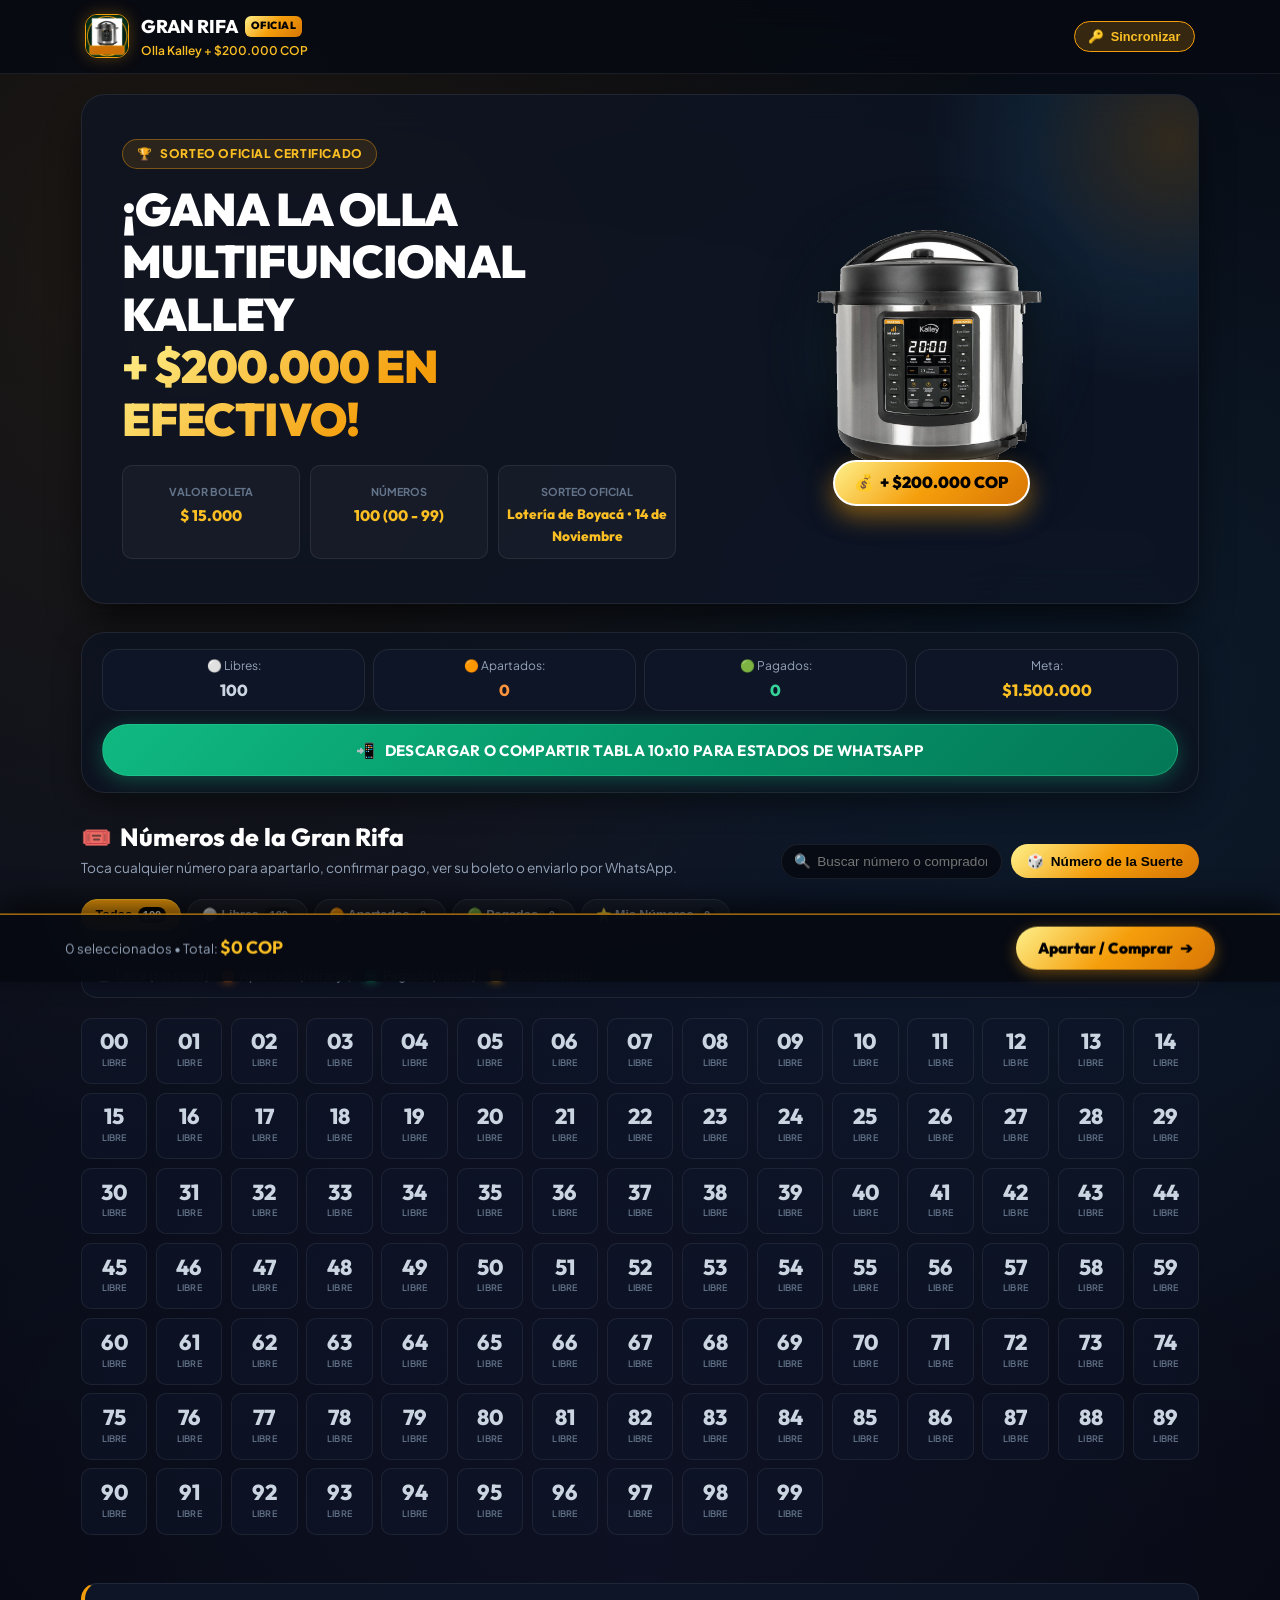
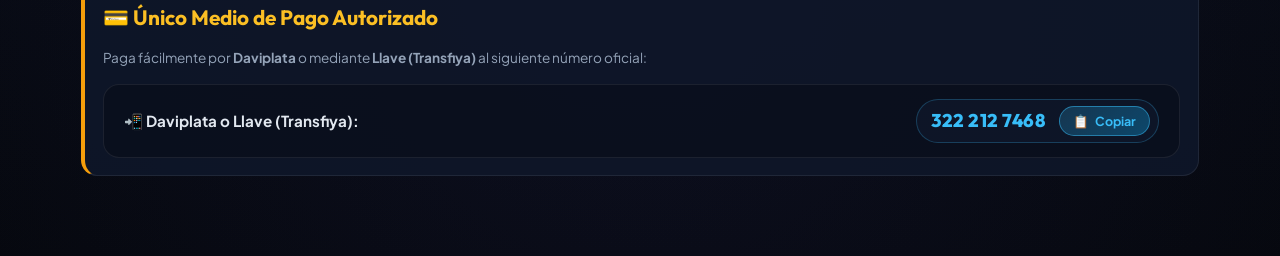
==== commit e72757d0: "Add files via upload" ====
--- a/index.html
+++ b/index.html
@@ -35,6 +35,9 @@
       </a>
 
       <div class="header-actions">
+        <button id="btnUnlockHeader" class="btn-pwa-install" style="display: none; background: rgba(245, 158, 11, 0.15); border: 1.5px solid var(--gold-primary); color: var(--gold-light);" onclick="openMasterKeyModal()">
+          <span>🔑</span> <span>Sincronizar</span>
+        </button>
         <button id="btnInstallHeader" class="btn-pwa-install" onclick="triggerPwaInstall()">
           <span>📲</span> <span>Instalar App</span>
         </button>
@@ -354,12 +357,35 @@
     </div>
   </div>
 
+  <!-- MODAL DESBLOQUEO MAESTRO AES-256 -->
+  <div id="masterKeyModal" class="modal-overlay">
+    <div class="modal-box">
+      <button class="modal-close-btn" onclick="closeMasterKeyModal()">&times;</button>
+      <div class="modal-header">
+        <h3><span>🔒</span> Conexión Segura AES-256</h3>
+        <p>Ingresa tu clave maestra para sincronizar con Google Sheets en este dispositivo:</p>
+      </div>
+      <div style="margin: 1.25rem 0;">
+        <input type="password" id="inputMasterKey" placeholder="Ingresa tu clave maestra" style="width: 100%; box-sizing: border-box; padding: 0.85rem 1rem; border-radius: 8px; border: 1.5px solid var(--gold-primary); background: #0f172a; color: #fff; font-size: 1rem; outline: none; text-align: center;" onkeydown="if(event.key==='Enter') handleUnlockSubmit()">
+        <p id="masterKeyError" style="color: #ef4444; font-size: 0.82rem; margin-top: 0.5rem; display: none; text-align: center;">Clave incorrecta. Inténtalo de nuevo.</p>
+        <p style="font-size: 0.78rem; color: #94a3b8; margin-top: 0.75rem; text-align: center;">
+          ✨ <strong>Solo debes ingresarla una vez:</strong> el enlace se guardará para siempre en este navegador.
+        </p>
+      </div>
+      <div style="display: flex; gap: 0.75rem;">
+        <button class="btn-cancel-action" onclick="closeMasterKeyModal()" style="flex: 1;">Cancelar</button>
+        <button class="btn-submit-action" id="btnSubmitMasterKey" onclick="handleUnlockSubmit()" style="flex: 1.5;">Desbloquear y Guardar</button>
+      </div>
+    </div>
+  </div>
+
   <!-- TOAST DE NOTIFICACIONES -->
   <div id="appToast" class="toast"></div>
 
   <!-- SCRIPTS -->
-  <script src="./js/ticket-generator.js?v=3.6.0"></script>
-  <script src="./js/pwa-install.js?v=3.6.0"></script>
-  <script src="./js/app.js?v=3.6.0"></script>
+  <script src="./js/encrypted-config.js?v=3.6.1"></script>
+  <script src="./js/ticket-generator.js?v=3.6.1"></script>
+  <script src="./js/pwa-install.js?v=3.6.1"></script>
+  <script src="./js/app.js?v=3.6.1"></script>
 </body>
 </html>
